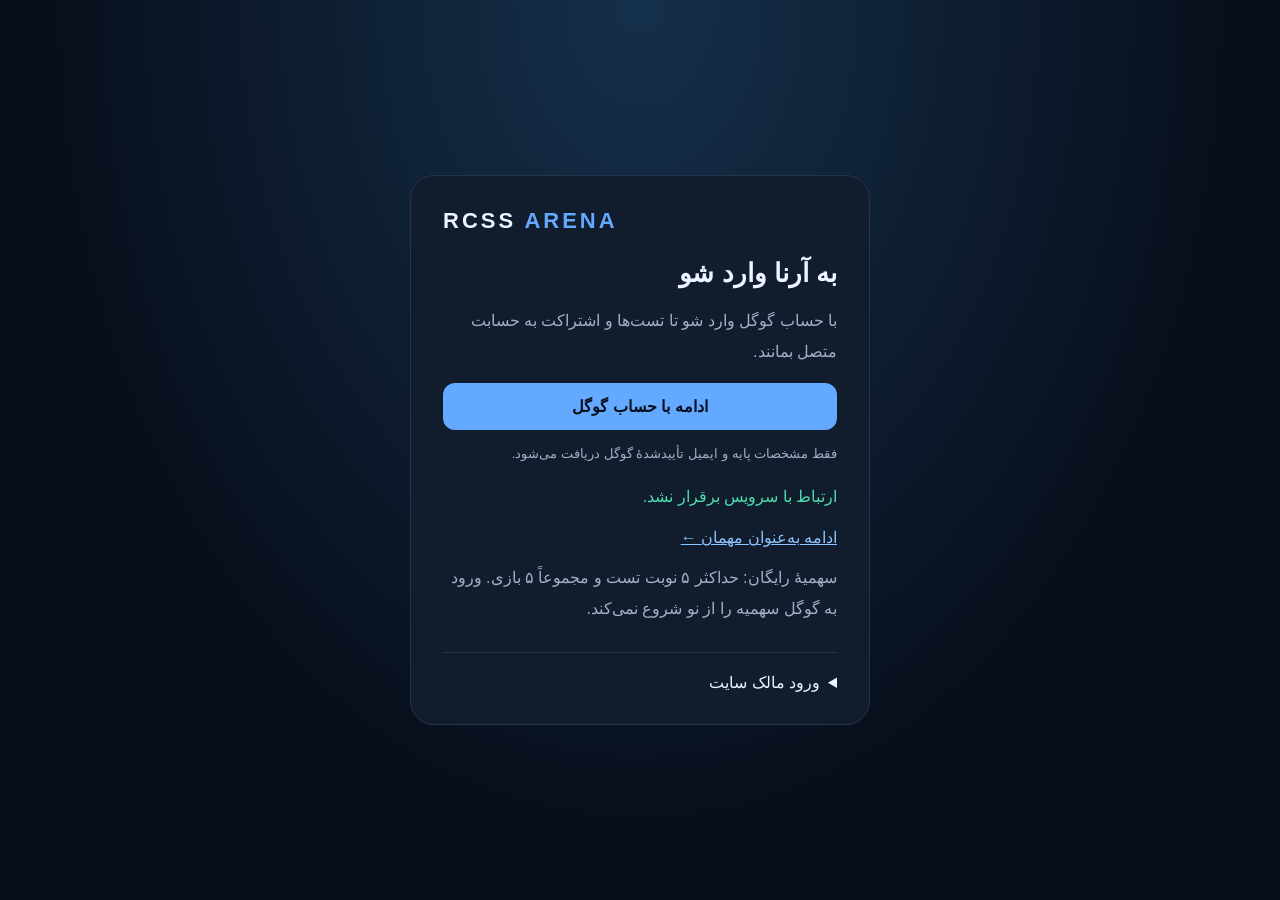
==== static/login.html @ 6667d6c8 "Add player RCG exports, Google login and monthly subscriptions Keep the full RCG and export selected" ====
<!doctype html>
<html lang="fa" dir="rtl"><head><meta charset="utf-8"><meta name="viewport" content="width=device-width,initial-scale=1"><title>ورود | RCSS Arena</title>
<style>
:root{color-scheme:dark;font-family:Tahoma,Arial,sans-serif;color:#edf3ff;background:#080f1c}*{box-sizing:border-box}body{margin:0;min-height:100vh;display:grid;place-items:center;padding:24px;background:radial-gradient(ellipse at top,#15304b,transparent 65%)}main{width:min(100%,460px);background:#111c2d;border:1px solid #26344b;border-radius:24px;padding:32px}h1{font-size:26px;margin-top:24px}p{color:#a1b0c7;line-height:1.9}a{color:#8cc2ff}.brand{letter-spacing:3px;font-weight:800;font-size:22px}.brand span{color:#62a9ff}button,.button{display:block;text-align:center;width:100%;padding:14px;border-radius:12px;background:#62a9ff;color:#080f1c;font:inherit;font-weight:bold;text-decoration:none;border:0;cursor:pointer}details{border-top:1px solid #26344b;margin-top:28px;padding-top:20px}summary{cursor:pointer}label{display:block;margin-top:16px;color:#a1b0c7}input{display:block;width:100%;padding:12px;margin:8px 0 16px;border:1px solid #354861;border-radius:10px;background:#080f1c;color:#edf3ff;font:inherit}#message{color:#4bddac;min-height:28px}small{display:block;color:#a1b0c7;line-height:1.8;margin-top:12px}</style></head>
<body><main><div class="brand" dir="ltr">RCSS <span>ARENA</span></div><h1>به آرنا وارد شو</h1><p>با حساب گوگل وارد شو تا تست‌ها و اشتراکت به حسابت متصل بمانند.</p><a class="button" href="/auth/google" id="googleLogin">ادامه با حساب گوگل</a><small>فقط مشخصات پایه و ایمیل تأییدشدهٔ گوگل دریافت می‌شود.</small><p id="message" role="status" aria-live="polite"></p><a href="/">ادامه به‌عنوان مهمان ←</a><p>سهمیهٔ رایگان: حداکثر ۵ نوبت تست و مجموعاً ۵ بازی. ورود به گوگل سهمیه را از نو شروع نمی‌کند.</p><details><summary>ورود مالک سایت</summary><form id="ownerForm"><label>ایمیل یا نام کاربری مالک<input id="email" autocomplete="username" required dir="ltr"></label><label>رمز مخصوص مدیریت سایت<input id="password" type="password" autocomplete="current-password" required></label><small>این رمز متعلق به مدیریت آرناست؛ رمز حساب گوگل را اینجا وارد نکن.</small><button type="submit">ورود به مدیریت</button></form></details></main>
<script>
const message=document.getElementById('message');
if(new URLSearchParams(location.search).has('cancelled'))message.textContent='ورود لغو شد. می‌توانی دوباره تلاش کنی.';
fetch('/api/account',{credentials:'same-origin'}).then(r=>r.json()).then(a=>{if(!a.google_ready){document.getElementById('googleLogin').removeAttribute('href');document.getElementById('googleLogin').setAttribute('aria-disabled','true');message.textContent='ورود گوگل هنوز توسط مدیر تنظیم نشده است.';}}).catch(()=>{message.textContent='ارتباط با سرویس برقرار نشد.';});
document.getElementById('ownerForm').addEventListener('submit',async event=>{event.preventDefault();const button=event.target.querySelector('button');button.disabled=true;message.textContent='در حال ورود…';try{const response=await fetch('/api/auth/owner',{method:'POST',credentials:'same-origin',headers:{'Content-Type':'application/json'},body:JSON.stringify({email:document.getElementById('email').value.trim(),password:document.getElementById('password').value})});const result=await response.json();if(!response.ok)throw Error(result.error);location.assign('/');}catch(error){message.textContent=error.message;}finally{button.disabled=false;}});
</script></body></html>
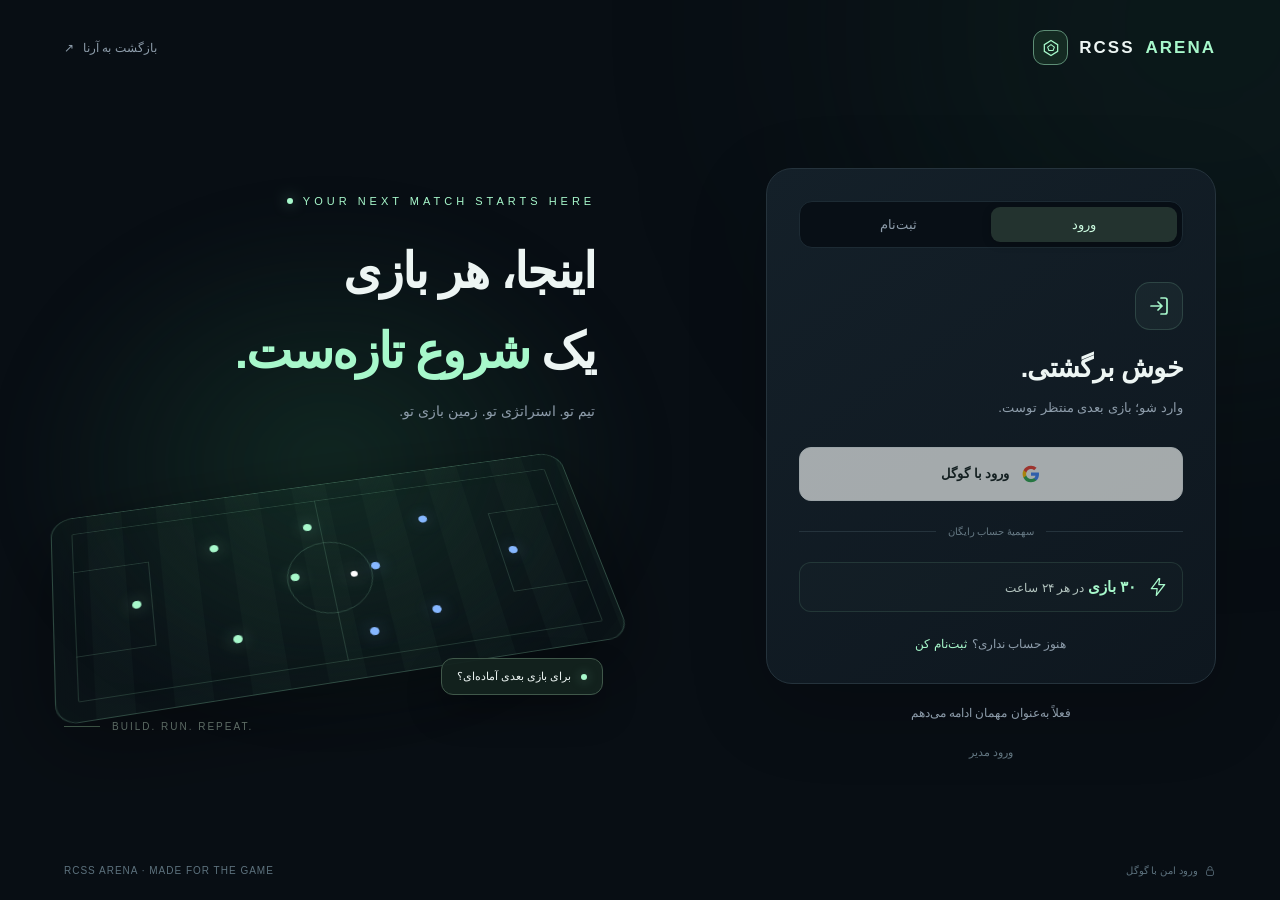
==== commit 92a93f73: "Polish Google sign-in and sign-up; allow 30 free games per 24 hours Add responsive sign-in/sign-up r" ====
--- a/static/login.html
+++ b/static/login.html
@@ -1,11 +1,30 @@
 <!doctype html>
-<html lang="fa" dir="rtl"><head><meta charset="utf-8"><meta name="viewport" content="width=device-width,initial-scale=1"><title>ورود | RCSS Arena</title>
+<html lang="fa" dir="rtl">
+<head>
+<meta charset="utf-8"><meta name="viewport" content="width=device-width,initial-scale=1"><meta name="theme-color" content="#080e14">
+<title>ورود | RCSS Arena</title>
 <style>
-:root{color-scheme:dark;font-family:Tahoma,Arial,sans-serif;color:#edf3ff;background:#080f1c}*{box-sizing:border-box}body{margin:0;min-height:100vh;display:grid;place-items:center;padding:24px;background:radial-gradient(ellipse at top,#15304b,transparent 65%)}main{width:min(100%,460px);background:#111c2d;border:1px solid #26344b;border-radius:24px;padding:32px}h1{font-size:26px;margin-top:24px}p{color:#a1b0c7;line-height:1.9}a{color:#8cc2ff}.brand{letter-spacing:3px;font-weight:800;font-size:22px}.brand span{color:#62a9ff}button,.button{display:block;text-align:center;width:100%;padding:14px;border-radius:12px;background:#62a9ff;color:#080f1c;font:inherit;font-weight:bold;text-decoration:none;border:0;cursor:pointer}details{border-top:1px solid #26344b;margin-top:28px;padding-top:20px}summary{cursor:pointer}label{display:block;margin-top:16px;color:#a1b0c7}input{display:block;width:100%;padding:12px;margin:8px 0 16px;border:1px solid #354861;border-radius:10px;background:#080f1c;color:#edf3ff;font:inherit}#message{color:#4bddac;min-height:28px}small{display:block;color:#a1b0c7;line-height:1.8;margin-top:12px}</style></head>
-<body><main><div class="brand" dir="ltr">RCSS <span>ARENA</span></div><h1>به آرنا وارد شو</h1><p>با حساب گوگل وارد شو تا تست‌ها و اشتراکت به حسابت متصل بمانند.</p><a class="button" href="/auth/google" id="googleLogin">ادامه با حساب گوگل</a><small>فقط مشخصات پایه و ایمیل تأییدشدهٔ گوگل دریافت می‌شود.</small><p id="message" role="status" aria-live="polite"></p><a href="/">ادامه به‌عنوان مهمان ←</a><p>سهمیهٔ رایگان: حداکثر ۵ نوبت تست و مجموعاً ۵ بازی. ورود به گوگل سهمیه را از نو شروع نمی‌کند.</p><details><summary>ورود مالک سایت</summary><form id="ownerForm"><label>ایمیل یا نام کاربری مالک<input id="email" autocomplete="username" required dir="ltr"></label><label>رمز مخصوص مدیریت سایت<input id="password" type="password" autocomplete="current-password" required></label><small>این رمز متعلق به مدیریت آرناست؛ رمز حساب گوگل را اینجا وارد نکن.</small><button type="submit">ورود به مدیریت</button></form></details></main>
-<script>
-const message=document.getElementById('message');
-if(new URLSearchParams(location.search).has('cancelled'))message.textContent='ورود لغو شد. می‌توانی دوباره تلاش کنی.';
-fetch('/api/account',{credentials:'same-origin'}).then(r=>r.json()).then(a=>{if(!a.google_ready){document.getElementById('googleLogin').removeAttribute('href');document.getElementById('googleLogin').setAttribute('aria-disabled','true');message.textContent='ورود گوگل هنوز توسط مدیر تنظیم نشده است.';}}).catch(()=>{message.textContent='ارتباط با سرویس برقرار نشد.';});
-document.getElementById('ownerForm').addEventListener('submit',async event=>{event.preventDefault();const button=event.target.querySelector('button');button.disabled=true;message.textContent='در حال ورود…';try{const response=await fetch('/api/auth/owner',{method:'POST',credentials:'same-origin',headers:{'Content-Type':'application/json'},body:JSON.stringify({email:document.getElementById('email').value.trim(),password:document.getElementById('password').value})});const result=await response.json();if(!response.ok)throw Error(result.error);location.assign('/');}catch(error){message.textContent=error.message;}finally{button.disabled=false;}});
-</script></body></html>
+:root{color-scheme:dark;--bg:#080e14;--surface:#111b24;--ink:#edf5f3;--muted:#8d9caa;--green:#a7f8cb;--line:#25333c;font-family:Tahoma,Arial,sans-serif}*{box-sizing:border-box}[hidden]{display:none!important}body{margin:0;background:var(--bg);color:var(--ink);min-height:100svh}a{color:inherit;text-decoration:none}button,input{font:inherit}button,a,input{-webkit-tap-highlight-color:transparent}button{cursor:pointer}:focus-visible{outline:2px solid var(--green);outline-offset:5px}.shell{max-width:1440px;min-height:100svh;margin:auto;display:flex;flex-direction:column;padding:30px 5vw 20px}.topbar{display:flex;align-items:center;justify-content:space-between;gap:20px;position:relative;z-index:2}.brand{display:flex;align-items:center;gap:11px;font:750 17px Arial;letter-spacing:2px}.brand-mark{display:grid;place-items:center;width:35px;height:35px;border:1px solid #5e8e76;border-radius:11px;background:#142a22;color:var(--green)}.brand span{color:var(--green)}.back{font-size:12px;color:var(--muted);display:flex;align-items:center;gap:9px;transition:color .2s}.back:hover{color:var(--ink)}.layout{flex:1;display:grid;grid-template-columns:1fr 1fr;align-items:center;gap:7vw;width:100%;padding:52px 0;direction:ltr}.scene{position:relative;min-height:540px;display:flex;flex-direction:column;justify-content:center;direction:rtl;isolation:isolate}.scene::before{content:'';position:absolute;z-index:-2;inset:0 -12%;background:radial-gradient(ellipse,#183e2e88,transparent 67%);filter:blur(26px)}.eyebrow{font:11px Arial;letter-spacing:4px;color:var(--green);display:flex;align-items:center;gap:10px;direction:ltr;align-self:flex-start}.eyebrow::before{content:'';width:6px;height:6px;background:var(--green);border-radius:50%;box-shadow:0 0 14px #a7f8cb88}.scene h2{font-size:clamp(32px,3.8vw,54px);font-weight:700;line-height:1.65;letter-spacing:-1.8px;margin:24px 0 6px}.scene h2 span{color:var(--green)}.scene-copy{font-size:14px;color:var(--muted);margin:0;line-height:2}.pitch-wrap{perspective:1000px;margin:18px -20px 0;height:260px;position:relative;transform:translate(var(--mx,0px),var(--my,0px));transition:transform .5s ease-out}.pitch{position:absolute;inset:15px 12px 8px;transform:rotateX(34deg) rotateZ(-10deg);border:1px solid #9af0c33b;border-radius:22px;background:linear-gradient(90deg,#8cf4b904 50%,#8cf4b90a 50%);background-size:72px 100%;box-shadow:0 24px 90px #0006,inset 0 0 70px #83e8ae05}.pitch::before{content:'';position:absolute;inset:20px;border:1px solid #a7f8cb26;border-radius:2px}.pitch::after{content:'';position:absolute;top:20px;bottom:20px;left:50%;border-left:1px solid #a7f8cb26}.center-circle{position:absolute;left:50%;top:50%;width:86px;height:86px;border:1px solid #a7f8cb32;border-radius:50%;transform:translate(-50%,-50%)}.box{position:absolute;top:29%;width:14%;height:42%;border:1px solid #a7f8cb26}.box.left{left:20px;border-left:0}.box.right{right:20px;border-right:0}.player{position:absolute;width:9px;height:9px;border-radius:50%;background:var(--green);box-shadow:0 0 18px #a7f8cb77;animation:breathe 4s ease-in-out infinite}.player.r{background:#86b7ff;box-shadow:0 0 18px #86b7ff66;animation-delay:-2s}.ball{position:absolute;left:54%;top:49%;width:7px;height:7px;border-radius:50%;background:white;box-shadow:0 0 22px #fff9}.floating-note{position:absolute;bottom:8px;right:12px;display:flex;gap:10px;align-items:center;padding:11px 15px;border:1px solid #40584a;border-radius:12px;background:#13231ff2;box-shadow:0 16px 35px #0004;font-size:11px;direction:rtl}.floating-note i{display:block;width:6px;height:6px;border-radius:50%;background:var(--green);box-shadow:0 0 12px #a7f8cb66}.scene-footer{display:flex;align-items:center;gap:12px;color:#74877e;font:10px Arial;letter-spacing:2px;direction:ltr;margin-top:18px}.scene-footer::before{content:'';width:36px;border-top:1px solid #496453}.auth-side{direction:rtl;width:100%;max-width:450px;justify-self:end;animation:enter .65s ease both}.auth-card{border:1px solid var(--line);border-radius:26px;padding:32px;background:linear-gradient(145deg,#142029,#0e171f);box-shadow:0 24px 80px #0003}.tabs{display:flex;padding:5px;background:#080f16;border:1px solid #1d2b34;border-radius:13px;position:relative;margin-bottom:34px}.tabs a{flex:1;text-align:center;border-radius:9px;padding:10px;font-size:13px;color:var(--muted);transition:color .25s,background .25s,box-shadow .25s}.tabs a[aria-current=page]{background:#23332f;color:#ccfbe0;box-shadow:0 2px 10px #0003}.welcome-icon{display:grid;place-items:center;width:48px;height:48px;border-radius:15px;background:#a7f8cb0c;border:1px solid #a7f8cb26;color:var(--green);margin-bottom:22px}.auth-card h1{font-size:27px;letter-spacing:-.7px;margin:0 0 12px}.subtitle{font-size:13px;color:var(--muted);line-height:1.9;margin:0 0 26px}.google-button{border:1px solid #e7eeee;background:#f4f8f6;color:#172321;display:flex;align-items:center;justify-content:center;gap:12px;width:100%;min-height:54px;padding:14px;border-radius:12px;font-size:13px;font-weight:700;transition:transform .2s,background .2s,box-shadow .2s}.google-button:hover:not(:disabled){background:#fff;transform:translateY(-2px);box-shadow:0 8px 25px #0003}.google-button:active:not(:disabled){transform:translateY(0)}.google-button:disabled{cursor:wait;opacity:.65}.spinner{width:19px;height:19px;border:2px solid #87978e55;border-top-color:#21382c;border-radius:50%;display:none;animation:spin .65s linear infinite}.is-loading .spinner{display:block}.is-loading .google-icon{display:none}.divider{display:flex;align-items:center;gap:12px;margin:25px 0;color:#667984;font-size:10px}.divider::before,.divider::after{content:'';height:1px;background:var(--line);flex:1}.allowance{display:flex;align-items:center;gap:12px;font-size:12px;color:#b3c4bf;padding:14px;border:1px solid #a7f8cb1c;border-radius:12px;background:#a7f8cb04}.allowance svg{color:var(--green);flex-shrink:0}.allowance strong{color:var(--green);font-size:15px}.switch-copy{font-size:12px;color:var(--muted);text-align:center;margin:25px 0 0}.switch-copy a{color:var(--green);margin-right:5px}.message{font-size:12px;line-height:1.9;color:#ffb8ab;margin:0;overflow-wrap:anywhere}.message:not(:empty){margin-top:16px}.message.success{color:var(--green)}.guest-link{display:block;width:max-content;max-width:100%;margin:22px auto 0;font-size:12px;color:var(--muted);transition:color .2s}.guest-link:hover{color:var(--ink)}.owner-entry{margin-top:26px;text-align:center;color:#647883;font-size:11px}.owner-entry summary{cursor:pointer;list-style:none;display:inline-block}.owner-entry summary::-webkit-details-marker{display:none}.owner-entry[open] summary{color:var(--muted)}.owner-entry form{margin-top:18px;text-align:right;padding:20px;border:1px solid var(--line);border-radius:16px;background:#0d171e}.owner-entry label{display:block;margin-bottom:14px;color:var(--muted);font-size:11px}.owner-entry input{display:block;margin-top:8px;width:100%;padding:12px;border:1px solid #30414b;border-radius:9px;background:#080f16;color:var(--ink);font-size:13px}.owner-entry button{width:100%;padding:12px;border:0;border-radius:9px;background:#a7f8cb;color:#10261a;font-weight:bold;font-size:12px}.bottom{display:flex;justify-content:space-between;gap:20px;color:#5d727e;font:10px/1.8 Arial;letter-spacing:1px;direction:ltr}.secure{display:flex;align-items:center;gap:6px;direction:rtl;font-family:Tahoma,Arial;letter-spacing:0}.page-glow{position:fixed;top:-300px;right:-250px;width:650px;height:650px;border-radius:50%;background:#16342b44;filter:blur(130px);pointer-events:none;z-index:-1}@keyframes enter{from{opacity:0;transform:translateY(15px)}to{opacity:1;transform:translateY(0)}}@keyframes spin{to{transform:rotate(360deg)}}@keyframes breathe{50%{opacity:.6;box-shadow:0 0 9px #a7f8cb33}}@media(min-width:1500px){.layout{gap:120px}}@media(max-width:900px){.scene{display:none}.layout{grid-template-columns:1fr;padding:45px 0}.auth-side{justify-self:center;max-width:440px}.shell{padding:24px}.auth-card{padding:28px}.topbar .back{font-size:11px}}@media(max-width:420px){.shell{padding:20px 16px}.brand{font-size:14px;gap:8px;letter-spacing:1px}.brand-mark{width:30px;height:30px}.auth-card{padding:24px 20px;border-radius:22px}.auth-card h1{font-size:24px}.layout{padding:36px 0}.bottom{font-size:9px}.tabs{margin-bottom:28px}.secure{font-size:9px}}@media(prefers-reduced-motion:reduce){*,*::before,*::after{animation:none!important;transition:none!important}.pitch-wrap{transform:none!important}}
+</style>
+<script src="/auth-ui.js" defer></script>
+</head>
+<body>
+<div class="page-glow" aria-hidden="true"></div>
+<div class="shell">
+<header class="topbar"><a class="brand" href="/" dir="ltr" aria-label="RCSS Arena"><span class="brand-mark"><svg width="20" height="20" viewBox="0 0 24 24" fill="none" aria-hidden="true"><path d="m12 3 8 5v8l-8 5-8-5V8l8-5Z" stroke="currentColor" stroke-width="1.5"/><path d="m12 8 4 3-1.5 4h-5L8 11l4-3Z" stroke="currentColor" stroke-width="1.3"/></svg></span>RCSS <span>ARENA</span></a><a class="back" href="/">بازگشت به آرنا <span aria-hidden="true">↗</span></a></header>
+<main class="layout">
+<section class="scene" aria-label="RCSS Arena"><div class="eyebrow">YOUR NEXT MATCH STARTS HERE</div><h2>اینجا، هر بازی<br>یک <span>شروع تازه‌ست.</span></h2><p class="scene-copy">تیم تو. استراتژی تو. زمین بازی تو.</p><div class="pitch-wrap" aria-hidden="true"><div class="pitch"><div class="center-circle"></div><div class="box left"></div><div class="box right"></div><i class="player" style="left:14%;top:48%"></i><i class="player" style="left:29%;top:25%"></i><i class="player" style="left:31%;top:72%"></i><i class="player" style="left:43%;top:46%"></i><i class="player" style="left:47%;top:21%"></i><i class="player r" style="left:84%;top:48%"></i><i class="player r" style="left:69%;top:25%"></i><i class="player r" style="left:67%;top:72%"></i><i class="player r" style="left:58%;top:46%"></i><i class="player r" style="left:55%;top:78%"></i><i class="ball"></i></div><div class="floating-note"><i></i>برای بازی بعدی آماده‌ای؟</div></div><div class="scene-footer">BUILD. RUN. REPEAT.</div></section>
+<section class="auth-side" aria-labelledby="authTitle"><div class="auth-card">
+<nav class="tabs" aria-label="حساب کاربری"><a href="/login" id="signInTab" aria-current="page" data-auth-mode="signin">ورود</a><a href="/signup" id="signUpTab" data-auth-mode="signup">ثبت‌نام</a></nav>
+<div class="welcome-icon" aria-hidden="true"><svg width="24" height="24" viewBox="0 0 24 24" fill="none"><path d="M14 4h4a2 2 0 0 1 2 2v12a2 2 0 0 1-2 2h-4M4 12h11m-4-4 4 4-4 4" stroke="currentColor" stroke-width="1.7" stroke-linecap="round" stroke-linejoin="round"/></svg></div>
+<h1 id="authTitle">خوش برگشتی.</h1><p class="subtitle" id="authSubtitle">وارد شو؛ بازی بعدی منتظر توست.</p>
+<button class="google-button" id="googleLogin" type="button" disabled><svg class="google-icon" width="20" height="20" viewBox="0 0 24 24" aria-hidden="true"><path fill="#4285F4" d="M21.6 12.23c0-.71-.06-1.39-.18-2.05H12v3.88h5.38a4.6 4.6 0 0 1-2 3.02v2.51h3.23c1.89-1.74 2.99-4.3 2.99-7.36Z"/><path fill="#34A853" d="M12 22c2.7 0 4.96-.9 6.61-2.41l-3.23-2.51c-.9.6-2.04.97-3.38.97-2.61 0-4.83-1.77-5.62-4.15H3.04v2.59A10 10 0 0 0 12 22Z"/><path fill="#FBBC05" d="M6.38 13.9a6 6 0 0 1 0-3.8V7.51H3.04a10 10 0 0 0 0 8.98l3.34-2.59Z"/><path fill="#EA4335" d="M12 5.95c1.47 0 2.78.51 3.82 1.5l2.87-2.87A9.6 9.6 0 0 0 12 2a10 10 0 0 0-8.96 5.51l3.34 2.59A5.98 5.98 0 0 1 12 5.95Z"/></svg><span class="spinner" aria-hidden="true"></span><span id="googleLabel">ورود با گوگل</span></button>
+<p class="message" id="message" role="status" aria-live="polite"></p>
+<div class="divider">سهمیهٔ حساب رایگان</div>
+<div class="allowance"><svg width="20" height="20" viewBox="0 0 24 24" fill="none" aria-hidden="true"><path d="m13 2-9 12h7l-1 8 10-13h-7l1-7Z" stroke="currentColor" stroke-width="1.5" stroke-linejoin="round"/></svg><span><strong>۳۰ بازی</strong> در هر ۲۴ ساعت</span></div>
+<p class="switch-copy"><span id="switchText">هنوز حساب نداری؟</span><a href="/signup" id="switchLink" data-auth-mode="signup">ثبت‌نام کن</a></p>
+</div><a class="guest-link" href="/">فعلاً به‌عنوان مهمان ادامه می‌دهم</a><details class="owner-entry"><summary>ورود مدیر</summary><form id="ownerForm"><label>ایمیل یا نام کاربری<input id="email" autocomplete="username" required dir="ltr" maxlength="254"></label><label>رمز مدیریت سایت<input id="password" type="password" autocomplete="current-password" required maxlength="256"></label><button id="ownerSubmit" type="submit">ورود به مدیریت</button><p class="message" id="ownerMessage" role="status" aria-live="polite"></p></form></details></section>
+</main>
+<footer class="bottom"><span>RCSS ARENA · MADE FOR THE GAME</span><span class="secure"><svg width="12" height="12" viewBox="0 0 24 24" fill="none" aria-hidden="true"><rect x="5" y="10" width="14" height="11" rx="3" stroke="currentColor" stroke-width="1.6"/><path d="M8 10V7a4 4 0 0 1 8 0v3" stroke="currentColor" stroke-width="1.6"/></svg>ورود امن با گوگل</span></footer>
+</div>
+</body></html>
